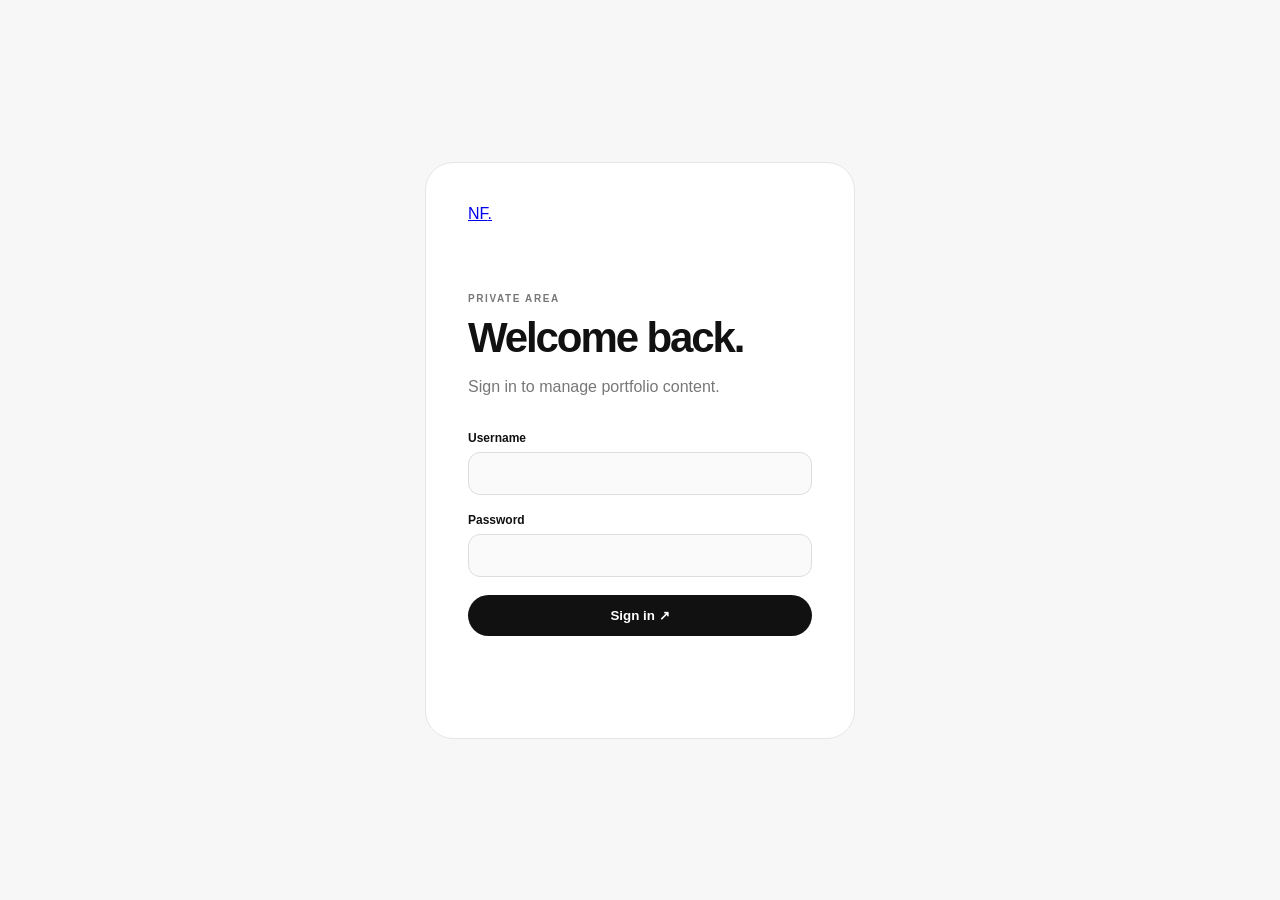
==== admin/index.html @ bfd504d9 "Add files via upload" ====
<!doctype html>
<html lang="en"><head><meta charset="utf-8"><meta name="viewport" content="width=device-width, initial-scale=1"><link rel="stylesheet" href="css/admin.css"><title>Admin — NF Portfolio</title></head>
<body><main class="login"><div class="login-card"><a class="admin-brand" href="../index.html">NF<span>.</span></a><p class="eyebrow">PRIVATE AREA</p><h1>Welcome back.</h1><p>Sign in to manage portfolio content.</p><form id="login-form"><label>Username<input id="username" autocomplete="username" required></label><label>Password<input id="password" type="password" autocomplete="current-password" required></label><button>Sign in <span>↗</span></button><p class="form-error" id="login-error"></p></form></div></main><script src="js/admin-auth.js"></script></body></html>
---- admin/css/admin.css ----
*{box-sizing:border-box}body{margin:0;background:#f7f7f7;color:#111;font-family:Arial,sans-serif}.login{min-height:100vh;display:grid;place-items:center;padding:20px}.login-card{width:min(100%,430px);background:#fff;border:1px solid #e5e5e5;border-radius:28px;padding:42px}.admin-brand{display:block;margin-bottom:70px}.eyebrow{font-size:10px;letter-spacing:.16em;color:#888;font-weight:700}.login h1,.dash-head h1{font-size:42px;letter-spacing:-.05em;margin:10px 0}.login p{color:#777}.login form{margin-top:35px;display:grid;gap:18px}.login label,.modal label{display:grid;gap:7px;font-size:12px;font-weight:700}.login input,.modal input,.modal textarea{border:1px solid #ddd;border-radius:12px;padding:13px;outline:0;background:#fafafa}.login button,.primary-btn{border:0;border-radius:999px;padding:13px 18px;background:#111;color:#fff;font-weight:700;cursor:pointer}.form-error{color:#b00020!important;min-height:18px;font-size:12px}.sidebar{position:fixed;inset:0 auto 0 0;width:240px;background:#111;color:#fff;padding:30px;display:flex;flex-direction:column}.sidebar .admin-brand{margin-bottom:70px}.sidebar nav{display:grid;gap:6px}.sidebar nav a{padding:12px;border-radius:10px;color:#999}.sidebar nav a.active,.sidebar nav a:hover{background:#222;color:#fff}.sidebar button{margin-top:auto;border:0;background:none;color:#999;text-align:left;cursor:pointer}.dashboard{margin-left:240px;padding:60px;max-width:1250px}.dash-head{display:flex;justify-content:space-between;align-items:end;margin-bottom:50px}.stat-grid{display:grid;grid-template-columns:repeat(4,1fr);gap:15px}.stat-grid article,.admin-panel,.admin-list article{background:#fff;border:1px solid #e5e5e5;border-radius:20px;padding:25px}.stat-grid span{display:block;color:#888;font-size:12px}.stat-grid strong{font-size:38px;display:block;margin-top:15px}.admin-panel{margin-top:18px;display:flex;justify-content:space-between;align-items:center}.admin-action{background:#111;color:#fff;padding:13px 18px;border-radius:999px;font-size:12px}.admin-list{display:grid;gap:12px}.admin-list article{display:flex;justify-content:space-between;align-items:center}.admin-list h3{margin:0}.admin-list p{color:#888;margin:5px 0}.modal{display:none;position:fixed;inset:0;background:rgba(0,0,0,.45);place-items:center;padding:20px}.modal.open{display:grid}.modal-card{width:min(100%,550px);background:#fff;border-radius:24px;padding:30px;position:relative}.close{position:absolute;right:20px;top:15px;border:0;background:none;font-size:25px}.modal form{display:grid;gap:15px;margin-top:25px}.modal textarea{min-height:100px;resize:vertical}@media(max-width:800px){.sidebar{position:static;width:auto;height:auto;min-height:0}.sidebar nav{display:none}.sidebar button{margin-top:20px}.dashboard{margin-left:0;padding:25px}.stat-grid{grid-template-columns:repeat(2,1fr)}.dash-head{align-items:start;gap:15px;flex-direction:column}}
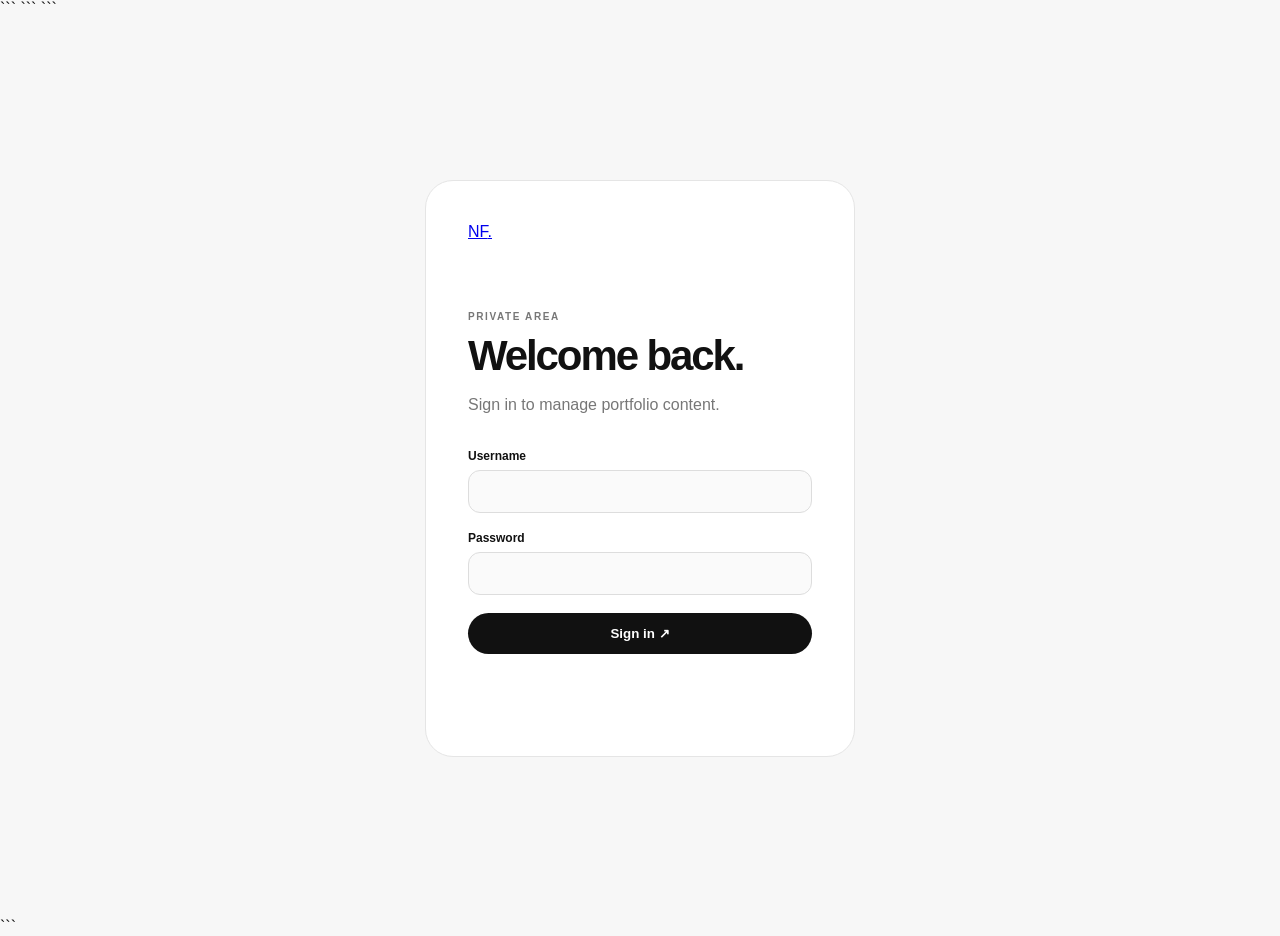
==== commit 6a1be268: "Update index.html" ====
--- a/admin/index.html
+++ b/admin/index.html
@@ -1,3 +1,142 @@
 <!doctype html>
-<html lang="en"><head><meta charset="utf-8"><meta name="viewport" content="width=device-width, initial-scale=1"><link rel="stylesheet" href="css/admin.css"><title>Admin — NF Portfolio</title></head>
-<body><main class="login"><div class="login-card"><a class="admin-brand" href="../index.html">NF<span>.</span></a><p class="eyebrow">PRIVATE AREA</p><h1>Welcome back.</h1><p>Sign in to manage portfolio content.</p><form id="login-form"><label>Username<input id="username" autocomplete="username" required></label><label>Password<input id="password" type="password" autocomplete="current-password" required></label><button>Sign in <span>↗</span></button><p class="form-error" id="login-error"></p></form></div></main><script src="js/admin-auth.js"></script></body></html>
+
+<html lang="en">
+
+<head>
+    <meta charset="utf-8">
+
+```
+<meta
+    name="viewport"
+    content="width=device-width, initial-scale=1"
+>
+
+<link
+    rel="stylesheet"
+    href="css/admin.css"
+>
+
+<title>Admin — NF Portfolio</title>
+```
+
+</head>
+
+<body>
+
+```
+<main class="login">
+
+    <div class="login-card">
+
+        <!-- ADMIN BRAND -->
+
+        <a
+            class="admin-brand"
+            href="../index.html"
+            aria-label="Back to portfolio"
+        >
+            NF<span>.</span>
+        </a>
+
+
+        <!-- LOGIN HEADER -->
+
+        <p class="eyebrow">
+            PRIVATE AREA
+        </p>
+
+        <h1>
+            Welcome back.
+        </h1>
+
+        <p>
+            Sign in to manage portfolio content.
+        </p>
+
+
+        <!-- LOGIN FORM -->
+
+        <form id="login-form">
+
+            <!-- USERNAME -->
+
+            <label>
+
+                Username
+
+                <input
+                    id="username"
+                    name="username"
+                    type="text"
+                    autocomplete="username"
+                    required
+                >
+
+            </label>
+
+
+            <!-- PASSWORD -->
+
+            <label>
+
+                Password
+
+                <input
+                    id="password"
+                    name="password"
+                    type="password"
+                    autocomplete="current-password"
+                    required
+                >
+
+            </label>
+
+
+            <!-- SUBMIT BUTTON -->
+
+            <button
+                type="submit"
+                id="login-button"
+            >
+
+                <span id="login-button-text">
+                    Sign in
+                </span>
+
+                <span>
+                    ↗
+                </span>
+
+            </button>
+
+
+            <!-- ERROR / STATUS MESSAGE -->
+
+            <p
+                class="form-error"
+                id="login-error"
+                role="alert"
+                aria-live="polite"
+            ></p>
+
+        </form>
+
+    </div>
+
+</main>
+
+
+<!--
+    API harus dimuat terlebih dahulu
+    karena admin-auth.js menggunakan
+    fungsi loginAdmin()
+-->
+
+<script src="js/admin-api.js"></script>
+
+<script src="js/admin-auth.js"></script>
+```
+
+</body>
+
+</html>
